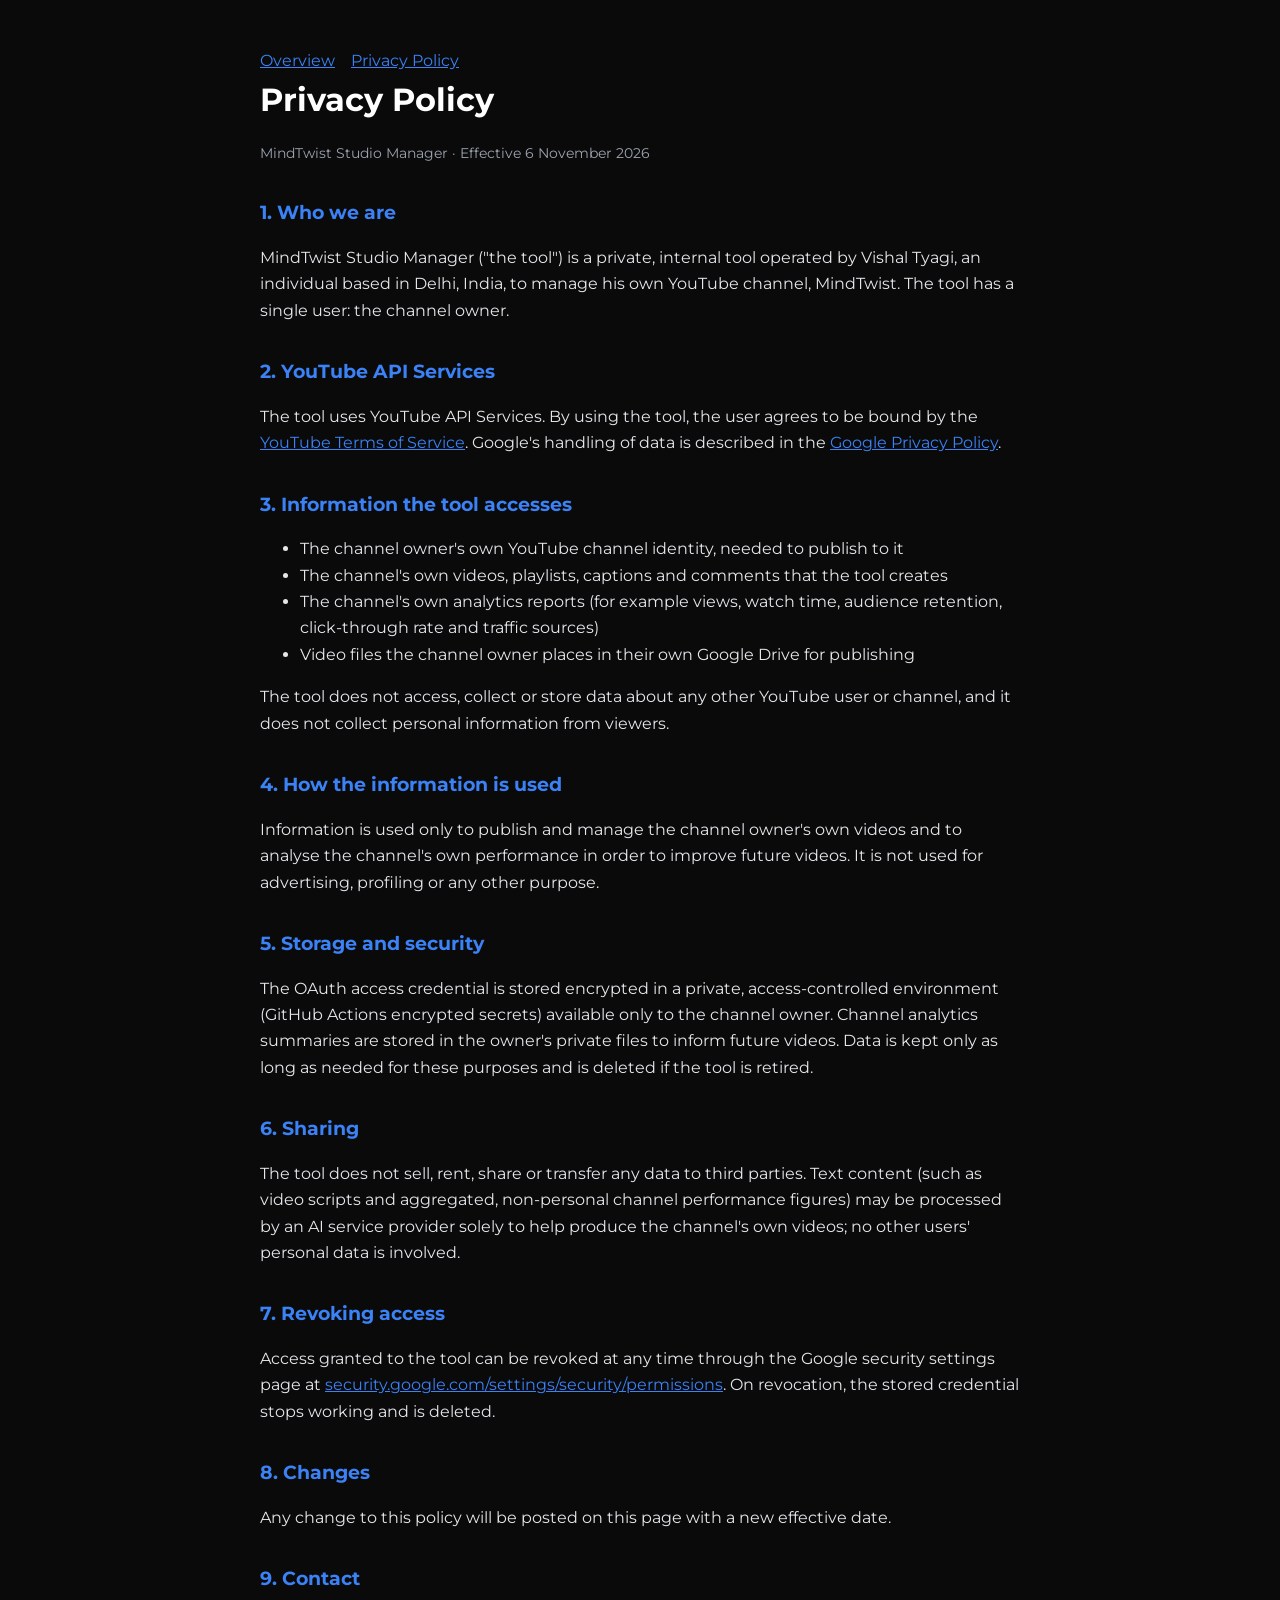
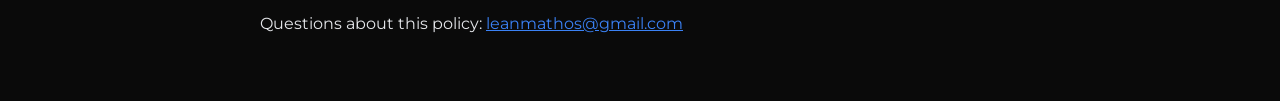
==== privacy.html @ 5e71444a "Add MindTwist Studio Manager overview and privacy policy pages Co-Authored-By: Claude Opus 5.5 <nore" ====
<!DOCTYPE html>
<html lang="en"><head><meta charset="utf-8"><meta name="viewport" content="width=device-width,initial-scale=1">
<title>Privacy Policy — MindTwist Studio Manager</title>
<link href="https://fonts.googleapis.com/css2?family=Montserrat:wght@400;700&display=swap" rel="stylesheet">
<link rel="stylesheet" href="style.css"></head>
<body><main>
<nav><a href="index.html">Overview</a><a href="privacy.html">Privacy Policy</a></nav>
<h1>Privacy Policy</h1>
<p class="muted">MindTwist Studio Manager · Effective 6 November 2026</p>

<h2>1. Who we are</h2>
<p>MindTwist Studio Manager ("the tool") is a private, internal tool operated by Vishal Tyagi, an individual based in Delhi, India, to manage his own YouTube channel, MindTwist. The tool has a single user: the channel owner.</p>

<h2>2. YouTube API Services</h2>
<p>The tool uses YouTube API Services. By using the tool, the user agrees to be bound by the <a href="https://www.youtube.com/t/terms">YouTube Terms of Service</a>. Google's handling of data is described in the <a href="https://policies.google.com/privacy">Google Privacy Policy</a>.</p>

<h2>3. Information the tool accesses</h2>
<ul>
<li>The channel owner's own YouTube channel identity, needed to publish to it</li>
<li>The channel's own videos, playlists, captions and comments that the tool creates</li>
<li>The channel's own analytics reports (for example views, watch time, audience retention, click-through rate and traffic sources)</li>
<li>Video files the channel owner places in their own Google Drive for publishing</li>
</ul>
<p>The tool does not access, collect or store data about any other YouTube user or channel, and it does not collect personal information from viewers.</p>

<h2>4. How the information is used</h2>
<p>Information is used only to publish and manage the channel owner's own videos and to analyse the channel's own performance in order to improve future videos. It is not used for advertising, profiling or any other purpose.</p>

<h2>5. Storage and security</h2>
<p>The OAuth access credential is stored encrypted in a private, access-controlled environment (GitHub Actions encrypted secrets) available only to the channel owner. Channel analytics summaries are stored in the owner's private files to inform future videos. Data is kept only as long as needed for these purposes and is deleted if the tool is retired.</p>

<h2>6. Sharing</h2>
<p>The tool does not sell, rent, share or transfer any data to third parties. Text content (such as video scripts and aggregated, non-personal channel performance figures) may be processed by an AI service provider solely to help produce the channel's own videos; no other users' personal data is involved.</p>

<h2>7. Revoking access</h2>
<p>Access granted to the tool can be revoked at any time through the Google security settings page at <a href="https://security.google.com/settings/security/permissions">security.google.com/settings/security/permissions</a>. On revocation, the stored credential stops working and is deleted.</p>

<h2>8. Changes</h2>
<p>Any change to this policy will be posted on this page with a new effective date.</p>

<h2>9. Contact</h2>
<p>Questions about this policy: <a href="mailto:leanmathos@gmail.com">leanmathos@gmail.com</a></p>
</main></body></html>
---- style.css ----
body{margin:0;background:#0A0A0A;color:#FFFFFF;font-family:Montserrat,Arial,sans-serif;line-height:1.65}
main{max-width:760px;margin:0 auto;padding:48px 24px}
h1{font-size:2rem;margin:0 0 8px}h2{color:#3B82F6;font-size:1.2rem;margin-top:32px}
a{color:#3B82F6}p,li{color:#E5E7EB}.muted{color:#9CA3AF;font-size:.9rem}
nav a{margin-right:16px}footer{margin-top:48px;border-top:1px solid #1F2937;padding-top:16px}
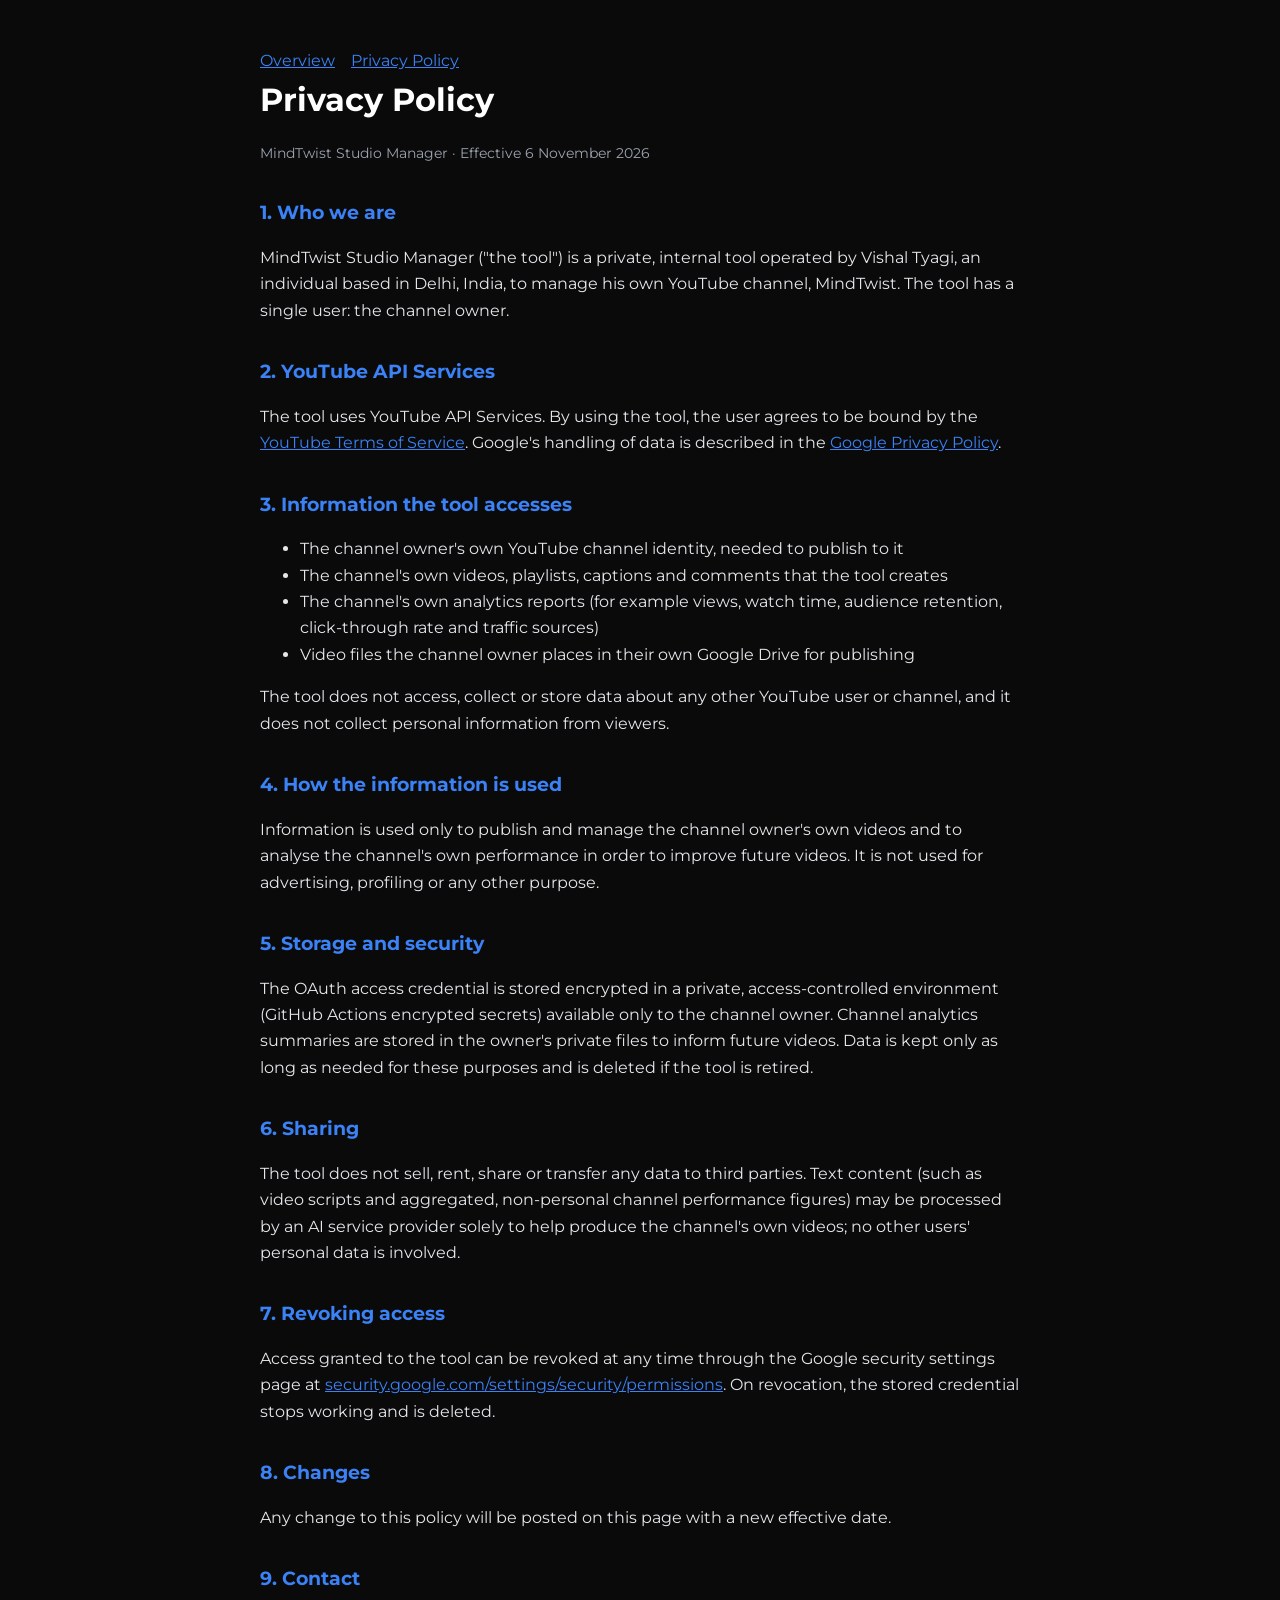
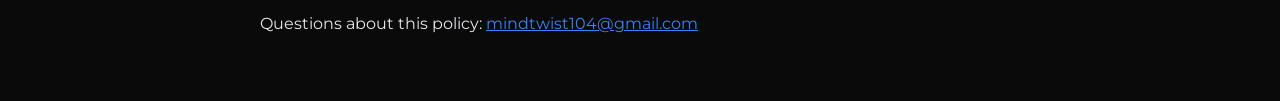
==== commit 1ab49d68: "Replace contact email with mindtwist104@gmail.com Co-Authored-By: Claude Opus 5.5 <noreply@anthropic" ====
--- a/privacy.html
+++ b/privacy.html
@@ -39,5 +39,5 @@
 <p>Any change to this policy will be posted on this page with a new effective date.</p>
 
 <h2>9. Contact</h2>
-<p>Questions about this policy: <a href="mailto:leanmathos@gmail.com">leanmathos@gmail.com</a></p>
+<p>Questions about this policy: <a href="mailto:mindtwist104@gmail.com">mindtwist104@gmail.com</a></p>
 </main></body></html>
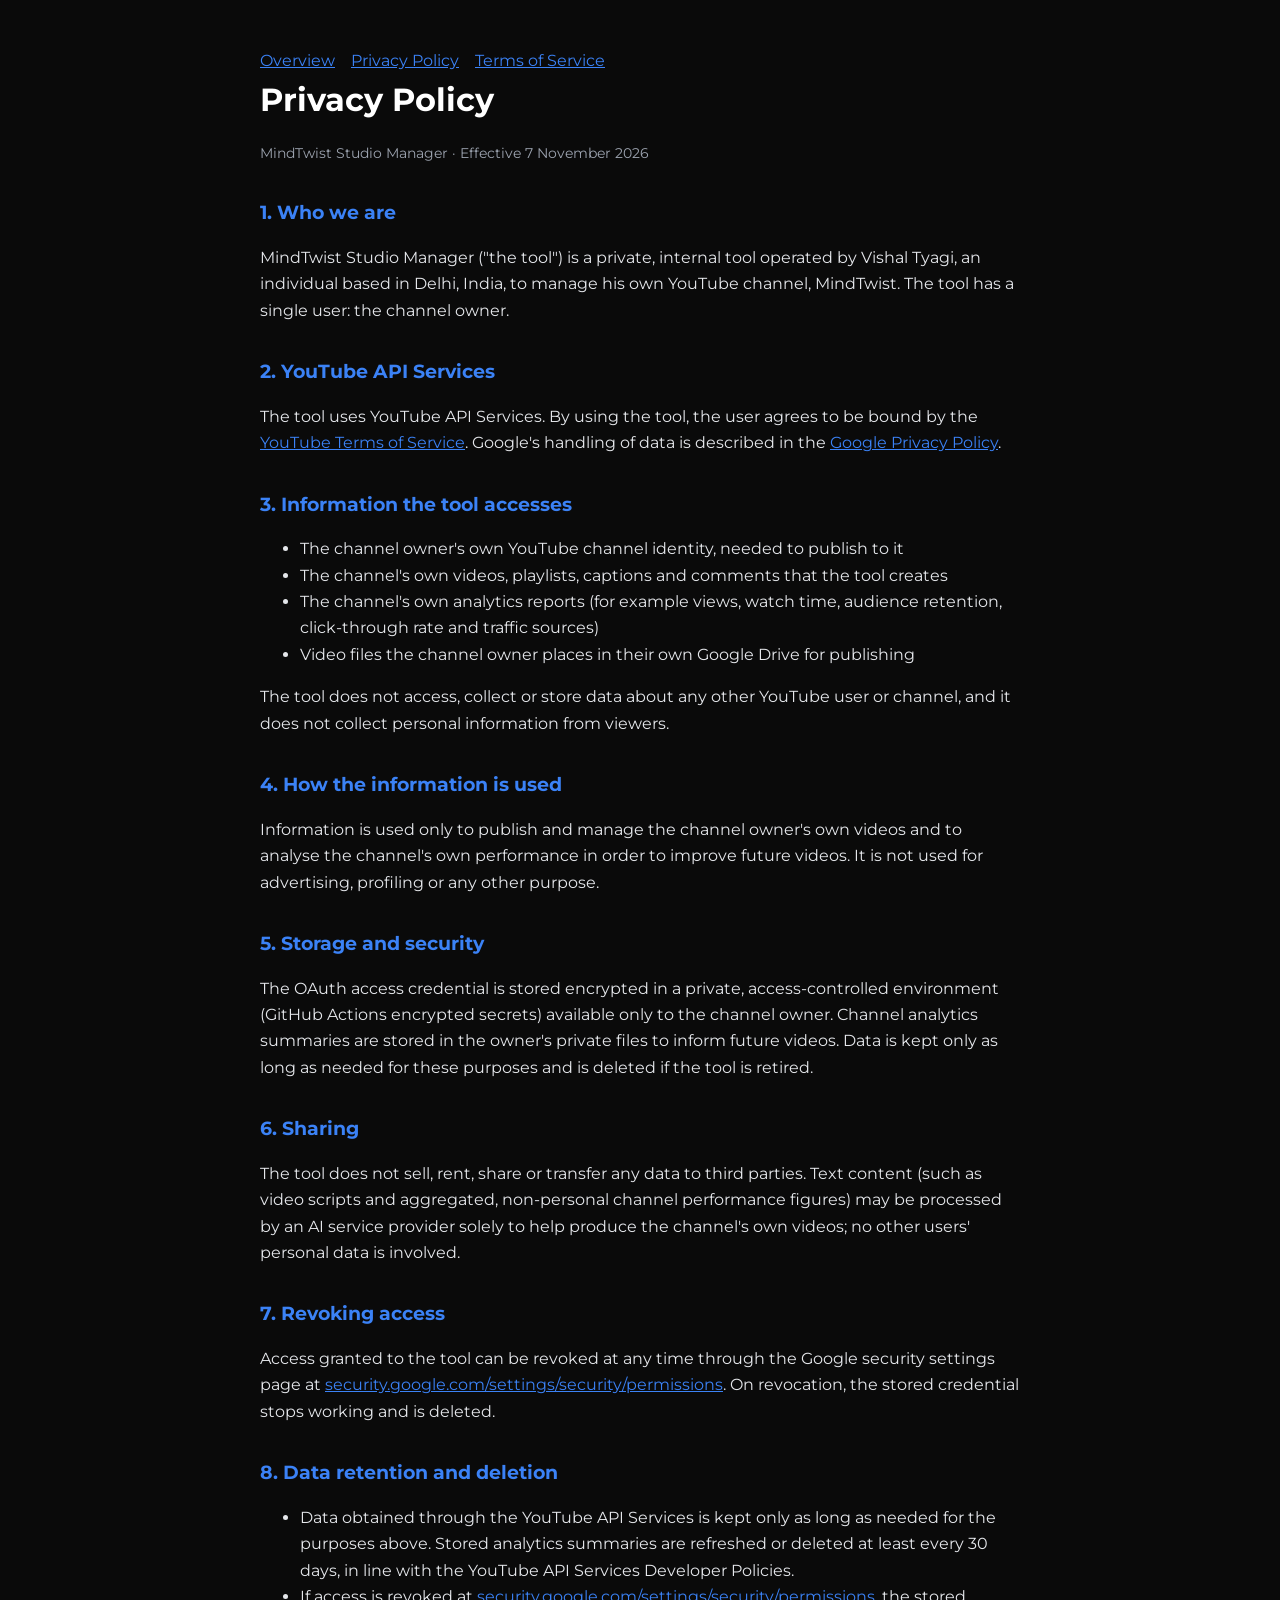
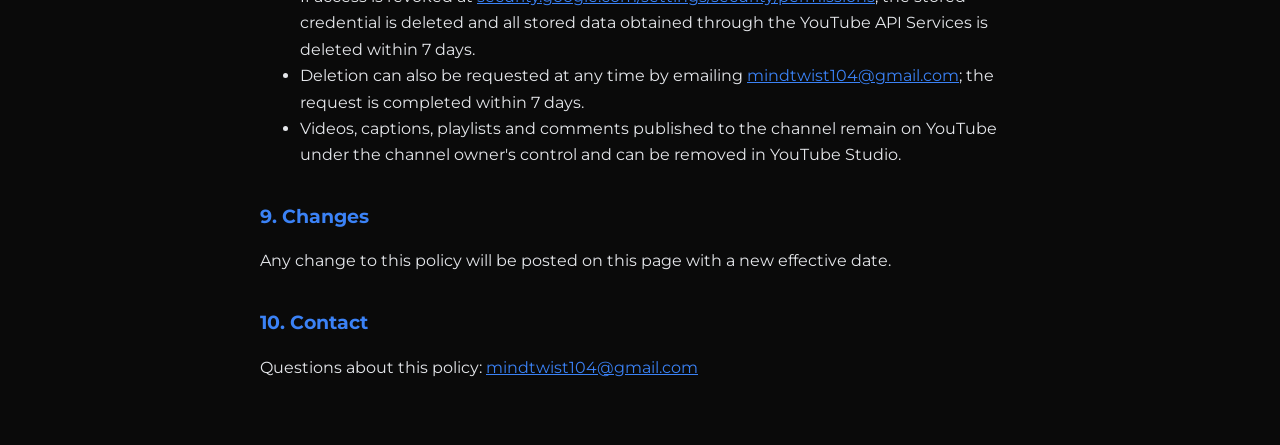
==== commit 2bdf942a: "Add Terms of Service page and data deletion section for YouTube API audit Co-Authored-By: Claude Opu" ====
--- a/privacy.html
+++ b/privacy.html
@@ -4,9 +4,9 @@
 <link href="https://fonts.googleapis.com/css2?family=Montserrat:wght@400;700&display=swap" rel="stylesheet">
 <link rel="stylesheet" href="style.css"></head>
 <body><main>
-<nav><a href="index.html">Overview</a><a href="privacy.html">Privacy Policy</a></nav>
+<nav><a href="index.html">Overview</a><a href="privacy.html">Privacy Policy</a><a href="terms.html">Terms of Service</a></nav>
 <h1>Privacy Policy</h1>
-<p class="muted">MindTwist Studio Manager · Effective 6 November 2026</p>
+<p class="muted">MindTwist Studio Manager · Effective 7 November 2026</p>
 
 <h2>1. Who we are</h2>
 <p>MindTwist Studio Manager ("the tool") is a private, internal tool operated by Vishal Tyagi, an individual based in Delhi, India, to manage his own YouTube channel, MindTwist. The tool has a single user: the channel owner.</p>
@@ -35,9 +35,17 @@
 <h2>7. Revoking access</h2>
 <p>Access granted to the tool can be revoked at any time through the Google security settings page at <a href="https://security.google.com/settings/security/permissions">security.google.com/settings/security/permissions</a>. On revocation, the stored credential stops working and is deleted.</p>
 
-<h2>8. Changes</h2>
+<h2>8. Data retention and deletion</h2>
+<ul>
+<li>Data obtained through the YouTube API Services is kept only as long as needed for the purposes above. Stored analytics summaries are refreshed or deleted at least every 30 days, in line with the YouTube API Services Developer Policies.</li>
+<li>If access is revoked at <a href="https://security.google.com/settings/security/permissions">security.google.com/settings/security/permissions</a>, the stored credential is deleted and all stored data obtained through the YouTube API Services is deleted within 7 days.</li>
+<li>Deletion can also be requested at any time by emailing <a href="mailto:mindtwist104@gmail.com">mindtwist104@gmail.com</a>; the request is completed within 7 days.</li>
+<li>Videos, captions, playlists and comments published to the channel remain on YouTube under the channel owner's control and can be removed in YouTube Studio.</li>
+</ul>
+
+<h2>9. Changes</h2>
 <p>Any change to this policy will be posted on this page with a new effective date.</p>
 
-<h2>9. Contact</h2>
+<h2>10. Contact</h2>
 <p>Questions about this policy: <a href="mailto:mindtwist104@gmail.com">mindtwist104@gmail.com</a></p>
 </main></body></html>
